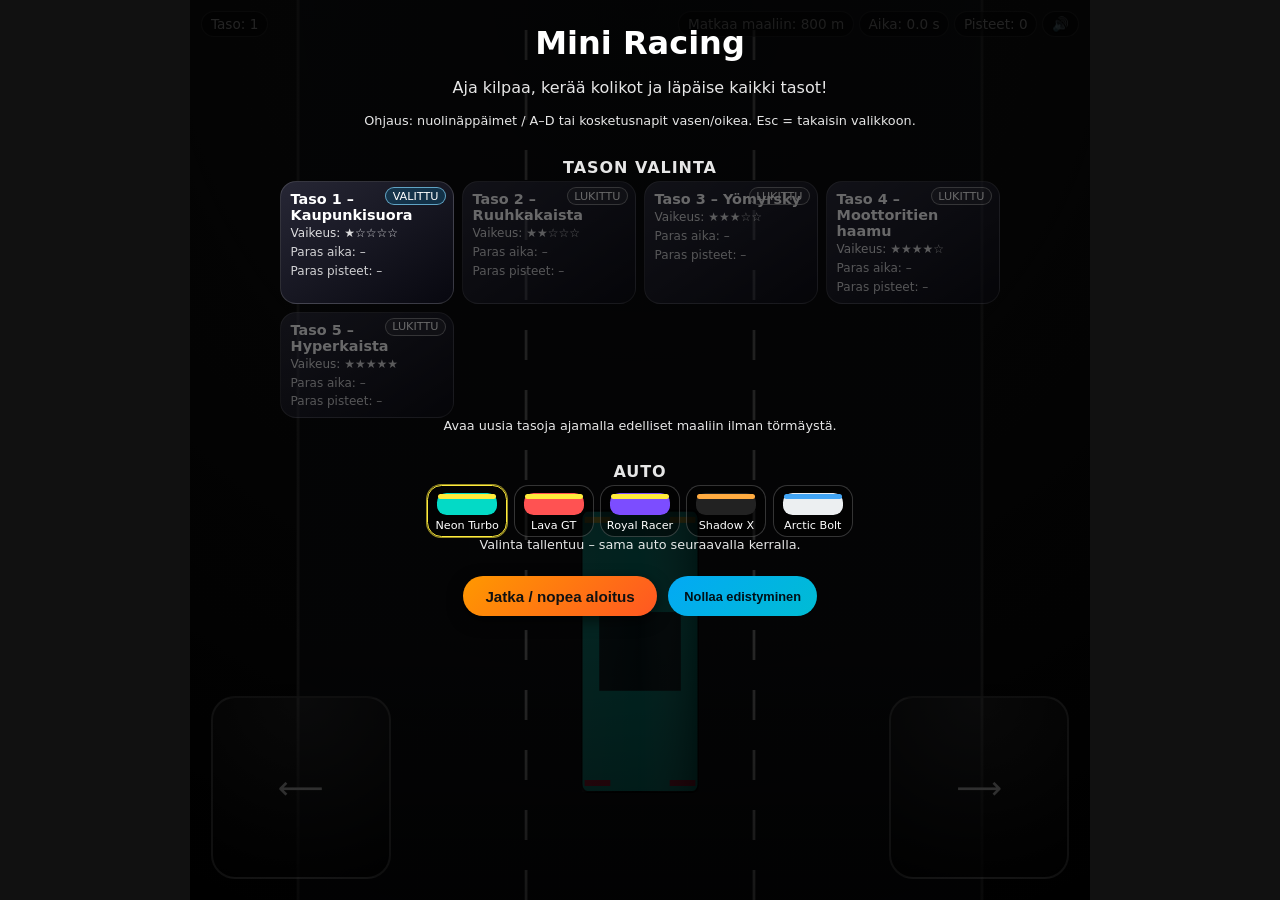
==== gayming.html @ 53f6578e "Create gayming.html" ====
<!DOCTYPE html>
<html lang="fi">
<head>
  <meta charset="UTF-8" />
  <title>Mini Racing – GitHub Pages</title>
  <meta name="viewport" content="width=device-width, initial-scale=1, maximum-scale=1, user-scalable=no" />
  <style>
    * {
      box-sizing: border-box;
      margin: 0;
      padding: 0;
      -webkit-tap-highlight-color: transparent;
    }

    html, body {
      width: 100%;
      height: 100%;
      overflow: hidden;
      background: #111;
      font-family: system-ui, -apple-system, BlinkMacSystemFont, "Segoe UI", sans-serif;
      color: #fff;
    }

    #game-container {
      position: relative;
      width: 100%;
      height: 100%;
      touch-action: none;
      background: radial-gradient(circle at top, #333 0, #111 60%, #000 100%);
    }

    canvas {
      display: block;
      width: 100%;
      height: 100%;
    }

    /* Overlayt (valikot, taso läpäisty jne.) */
    .overlay {
      position: absolute;
      inset: 0;
      display: flex;
      flex-direction: column;
      align-items: center;
      justify-content: flex-start;
      gap: 0.75rem;
      padding: 1.5rem 1.2rem 1.2rem;
      background: radial-gradient(circle at top, rgba(0,0,0,0.9), rgba(0,0,0,0.8));
      text-align: center;
      z-index: 10;
      overflow-y: auto;
    }

    .overlay.hidden {
      display: none;
    }

    .overlay h1 {
      font-size: 2rem;
      margin-bottom: 0.25rem;
    }

    .overlay p {
      margin-bottom: 0.25rem;
      opacity: 0.9;
    }

    .btn {
      display: inline-block;
      border-radius: 999px;
      padding: 0.7rem 1.4rem;
      border: none;
      margin: 0.2rem;
      font-size: 0.95rem;
      font-weight: 600;
      background: linear-gradient(135deg, #ff9800, #ff5722);
      color: #111;
      cursor: pointer;
      box-shadow: 0 0.3rem 0.9rem rgba(0, 0, 0, 0.6);
      white-space: nowrap;
    }

    .btn.secondary {
      background: linear-gradient(135deg, #03a9f4, #00bcd4);
      color: #011017;
    }

    .btn.small {
      padding: 0.45rem 1rem;
      font-size: 0.8rem;
      box-shadow: none;
    }

    .btn:active {
      transform: translateY(1px) scale(0.98);
    }

    .section-title {
      font-size: 1rem;
      font-weight: 700;
      margin-top: 0.5rem;
      margin-bottom: 0.25rem;
      text-transform: uppercase;
      letter-spacing: 0.06em;
      opacity: 0.9;
    }

    .hint {
      font-size: 0.8rem;
      opacity: 0.7;
    }

    /* Level-valikko */
    .level-select {
      width: 100%;
      max-width: 720px;
      margin-top: 0.4rem;
    }

    .level-list {
      display: grid;
      grid-template-columns: repeat(auto-fit, minmax(140px, 1fr));
      gap: 0.5rem;
      width: 100%;
    }

    .level-card {
      background: linear-gradient(145deg, rgba(40,40,55,0.96), rgba(8,8,16,0.96));
      border-radius: 1rem;
      padding: 0.55rem 0.6rem;
      border: 1px solid rgba(255,255,255,0.14);
      text-align: left;
      display: flex;
      flex-direction: column;
      gap: 0.2rem;
      cursor: pointer;
      position: relative;
    }

    .level-card.locked {
      opacity: 0.4;
      cursor: default;
    }

    .level-name {
      font-size: 0.9rem;
      font-weight: 600;
    }

    .level-meta {
      font-size: 0.75rem;
      opacity: 0.85;
    }

    .level-best-time,
    .level-best-score {
      font-size: 0.75rem;
      margin-top: 0.1rem;
      opacity: 0.8;
    }

    .level-badge {
      position: absolute;
      top: 0.3rem;
      right: 0.45rem;
      font-size: 0.7rem;
      padding: 0.1rem 0.4rem;
      border-radius: 999px;
      background: rgba(76,175,80,0.2);
      border: 1px solid rgba(129,199,132,0.6);
      text-transform: uppercase;
    }

    .level-badge.locked {
      background: rgba(158,158,158,0.1);
      border-color: rgba(189,189,189,0.6);
    }

    .level-badge.current {
      background: rgba(3,169,244,0.18);
      border-color: rgba(129,212,250,0.7);
    }

    /* Car customization */
    .car-customization {
      width: 100%;
      max-width: 720px;
      margin-top: 0.3rem;
    }

    .car-skin-list {
      display: flex;
      flex-wrap: wrap;
      gap: 0.4rem;
      justify-content: center;
    }

    .car-skin {
      width: 80px;
      padding: 0.25rem;
      border-radius: 0.9rem;
      background: rgba(0,0,0,0.5);
      border: 1px solid rgba(255,255,255,0.2);
      cursor: pointer;
      display: flex;
      flex-direction: column;
      align-items: center;
      gap: 0.1rem;
      font-size: 0.7rem;
    }

    .car-skin-preview {
      width: 100%;
      height: 28px;
      border-radius: 0.7rem;
      position: relative;
      overflow: hidden;
    }

    .car-skin-preview-body {
      position: absolute;
      inset: 3px 5px;
      border-radius: 0.6rem;
    }

    .car-skin-preview-details {
      position: absolute;
      left: 6px;
      right: 6px;
      top: 4px;
      height: 5px;
      border-radius: 999px;
    }

    .car-skin.selected {
      border-color: #ffeb3b;
      box-shadow: 0 0 0 1px rgba(255,235,59,0.6);
    }

    /* Quick start/button row */
    .menu-actions {
      margin-top: 0.3rem;
      display: flex;
      flex-wrap: wrap;
      gap: 0.3rem;
      justify-content: center;
    }

    /* Mobiiliohjaimet */
    #controls {
      position: absolute;
      inset-inline: 0;
      bottom: 0;
      height: 25vh;
      display: flex;
      justify-content: space-between;
      padding: 1.3rem;
      z-index: 5;
      pointer-events: none;
    }

    .control-btn {
      pointer-events: auto;
      width: 30vw;
      max-width: 180px;
      height: 100%;
      border-radius: 1.5rem;
      border: 2px solid rgba(255, 255, 255, 0.3);
      background: radial-gradient(circle at top, rgba(255,255,255,0.16), rgba(0,0,0,0.75));
      display: flex;
      align-items: center;
      justify-content: center;
      font-size: 2rem;
      color: #fff;
      user-select: none;
    }

    .control-btn:active {
      background: radial-gradient(circle at top, rgba(255,255,255,0.25), rgba(0,0,0,0.85));
      transform: scale(0.97);
    }

    /* HUD */
    #hud {
      position: absolute;
      top: 0.7rem;
      left: 0.7rem;
      right: 0.7rem;
      display: flex;
      justify-content: space-between;
      flex-wrap: wrap;
      gap: 0.3rem;
      font-size: 0.85rem;
      text-shadow: 0 1px 2px #000;
      z-index: 4;
    }

    #hud span {
      background: rgba(0, 0, 0, 0.5);
      padding: 0.25rem 0.55rem;
      border-radius: 999px;
      border: 1px solid rgba(255,255,255,0.2);
    }

    #hud-right {
      display: flex;
      gap: 0.3rem;
      flex-wrap: wrap;
    }

    #hud-audio {
      cursor: pointer;
      user-select: none;
    }

    /* Status overlay (taso läpi / peli ohi) */
    #status-overlay h1 {
      margin-top: 1rem;
      margin-bottom: 0.4rem;
    }

    #status-overlay .btn-row {
      margin-top: 0.4rem;
      display: flex;
      flex-wrap: wrap;
      gap: 0.4rem;
      justify-content: center;
    }

    #status-extra {
      font-size: 0.8rem;
      opacity: 0.8;
      margin-top: 0.1rem;
    }

    @media (min-width: 768px) {
      .overlay {
        justify-content: flex-start;
      }
      #game-container {
        max-width: 900px;
        margin: 0 auto;
      }
    }
  </style>
</head>
<body>
  <div id="game-container">
    <canvas id="game"></canvas>

    <!-- HUD -->
    <div id="hud">
      <span id="hud-level">Taso: 1</span>
      <div id="hud-right">
        <span id="hud-distance">Matkaa maaliin: –</span>
        <span id="hud-time">Aika: 0.0 s</span>
        <span id="hud-score">Pisteet: 0</span>
        <span id="hud-audio" title="Äänet päälle/pois">🔊</span>
      </div>
    </div>

    <!-- Kosketusohjaimet -->
    <div id="controls">
      <div id="btn-left" class="control-btn">⟵</div>
      <div id="btn-right" class="control-btn">⟶</div>
    </div>

    <!-- Päävalikko / tasonvalinta -->
    <div id="menu" class="overlay">
      <h1>Mini Racing</h1>
      <p>Aja kilpaa, kerää kolikot ja läpäise kaikki tasot!</p>
      <p class="hint">Ohjaus: nuolinäppäimet / A–D tai kosketusnapit vasen/oikea. Esc = takaisin valikkoon.</p>

      <div class="level-select">
        <div class="section-title">Tason valinta</div>
        <div id="level-list" class="level-list"></div>
        <p class="hint">Avaa uusia tasoja ajamalla edelliset maaliin ilman törmäystä.</p>
      </div>

      <div class="car-customization">
        <div class="section-title">Auto</div>
        <div id="car-skin-list" class="car-skin-list"></div>
        <p class="hint">Valinta tallentuu – sama auto seuraavalla kerralla.</p>
      </div>

      <div class="menu-actions">
        <button id="btn-quick-start" class="btn">Jatka / nopea aloitus</button>
        <button id="btn-reset-progress" class="btn secondary small">Nollaa edistyminen</button>
      </div>
    </div>

    <!-- Taso läpäisty / peli ohi -->
    <div id="status-overlay" class="overlay hidden">
      <h1 id="status-title">Taso läpäisty!</h1>
      <p id="status-text"></p>
      <div id="status-extra"></div>
      <div class="btn-row">
        <button id="btn-primary" class="btn"></button>
        <button id="btn-secondary" class="btn secondary hidden"></button>
        <button id="btn-back-menu" class="btn small">Takaisin valikkoon</button>
      </div>
    </div>
  </div>

  <script>
    // === DOM-viittaukset ===
    const canvas = document.getElementById("game");
    const ctx = canvas.getContext("2d");

    const hudLevel = document.getElementById("hud-level");
    const hudDistance = document.getElementById("hud-distance");
    const hudTime = document.getElementById("hud-time");
    const hudScore = document.getElementById("hud-score");
    const hudAudio = document.getElementById("hud-audio");

    const menuOverlay = document.getElementById("menu");
    const levelListEl = document.getElementById("level-list");
    const carSkinListEl = document.getElementById("car-skin-list");
    const btnQuickStart = document.getElementById("btn-quick-start");
    const btnResetProgress = document.getElementById("btn-reset-progress");

    const statusOverlay = document.getElementById("status-overlay");
    const statusTitle = document.getElementById("status-title");
    const statusText = document.getElementById("status-text");
    const statusExtra = document.getElementById("status-extra");
    const btnPrimary = document.getElementById("btn-primary");
    const btnSecondary = document.getElementById("btn-secondary");
    const btnBackMenu = document.getElementById("btn-back-menu");

    const btnLeft = document.getElementById("btn-left");
    const btnRight = document.getElementById("btn-right");

    // === Tallennusavaimet ===
    const STORAGE_KEY_PROGRESS = "miniRacingProgress_v1";
    const STORAGE_KEY_CAR = "miniRacingCarSkin_v1";
    const STORAGE_KEY_AUDIO = "miniRacingAudio_v1";

    // === Peli-data ===
    const levels = [
      { id: 0, name: "Taso 1 – Kaupunkisuora", speed: 250, distance: 800, obstacleInterval: 950, difficulty: 1 },
      { id: 1, name: "Taso 2 – Ruuhkakaista", speed: 300, distance: 1100, obstacleInterval: 800, difficulty: 2 },
      { id: 2, name: "Taso 3 – Yömyrsky", speed: 340, distance: 1400, obstacleInterval: 680, difficulty: 3 },
      { id: 3, name: "Taso 4 – Moottoritien haamu", speed: 380, distance: 1700, obstacleInterval: 600, difficulty: 4 },
      { id: 4, name: "Taso 5 – Hyperkaista", speed: 430, distance: 2100, obstacleInterval: 520, difficulty: 5 }
    ];

    const carSkins = [
      { id: "neon",   name: "Neon Turbo",    body: "#03dac6", details: "#ffeb3b" },
      { id: "lava",   name: "Lava GT",       body: "#ff5252", details: "#ffeb3b" },
      { id: "royal",  name: "Royal Racer",   body: "#7c4dff", details: "#ffeb3b" },
      { id: "shadow", name: "Shadow X",      body: "#222222", details: "#ffab40" },
      { id: "arctic", name: "Arctic Bolt",   body: "#eceff1", details: "#42a5f5" }
    ];

    let progress = {
      highestUnlocked: 0,
      bestTimes: {},   // { levelId: seconds }
      bestScores: {}   // { levelId: score }
    };

    let currentCarSkinId = "neon";

    let gameState = "menu"; // menu, playing, levelComplete, gameOver, finished
    let currentLevelIndex = 0;

    const player = {
      x: 0,
      y: 0,
      width: 40,
      height: 70,
      speedX: 260
    };

    const road = {
      x: 0,
      width: 0
    };

    let obstacles = [];
    let obstacleTimer = 0;
    let distanceLeft = 0;
    let lastTime = 0;
    let scrollOffset = 0;
    let elapsedTime = 0;

    let coins = [];
    let coinTimer = 0;
    let score = 0;
    const COIN_VALUE = 100;

    let inputLeft = false;
    let inputRight = false;

    // === Audio ===
    let audioEnabled = true;
    let audioCtx = null;
    let masterGain = null;
    let engineGain = null;
    let sfxGain = null;
    let engineOsc = null;

    function loadAudioSetting() {
      try {
        const v = localStorage.getItem(STORAGE_KEY_AUDIO);
        if (v === "0") {
          audioEnabled = false;
        } else {
          audioEnabled = true;
        }
      } catch (e) {
        audioEnabled = true;
      }
    }

    function saveAudioSetting() {
      try {
        localStorage.setItem(STORAGE_KEY_AUDIO, audioEnabled ? "1" : "0");
      } catch (e) {}
    }

    function updateAudioHUD() {
      hudAudio.textContent = audioEnabled ? "🔊" : "🔇";
    }

    function initAudioContext() {
      if (!audioEnabled) return;
      if (audioCtx) return;
      const AudioContext = window.AudioContext || window.webkitAudioContext;
      if (!AudioContext) return;

      audioCtx = new AudioContext();
      masterGain = audioCtx.createGain();
      masterGain.gain.value = 0.7;
      masterGain.connect(audioCtx.destination);

      engineGain = audioCtx.createGain();
      engineGain.gain.value = 0.0;
      engineGain.connect(masterGain);

      sfxGain = audioCtx.createGain();
      sfxGain.gain.value = 0.8;
      sfxGain.connect(masterGain);
    }

    function startEngineSound() {
      if (!audioEnabled) return;
      initAudioContext();
      if (!audioCtx || engineOsc) return;

      engineOsc = audioCtx.createOscillator();
      engineOsc.type = "sawtooth";
      engineOsc.frequency.value = 80;
      engineOsc.connect(engineGain);

      const now = audioCtx.currentTime;
      engineGain.gain.setValueAtTime(0.0, now);
      engineGain.gain.linearRampToValueAtTime(0.25, now + 0.5);

      engineOsc.start();
    }

    function stopEngineSound() {
      if (!audioCtx || !engineOsc) return;
      const now = audioCtx.currentTime;
      engineGain.gain.cancelScheduledValues(now);
      engineGain.gain.setTargetAtTime(0.0, now, 0.1);
      engineOsc.stop(now + 0.15);
      engineOsc = null;
    }

    function updateEnginePitch(level) {
      if (!audioEnabled || !audioCtx || !engineOsc) return;
      const base = 70 + level.speed * 0.2;
      const steerBoost = (inputLeft || inputRight) ? 40 : 0;
      const freq = base + steerBoost;
      engineOsc.frequency.setTargetAtTime(freq, audioCtx.currentTime, 0.05);
    }

    function playBeep(freq, duration, volume) {
      if (!audioEnabled) return;
      initAudioContext();
      if (!audioCtx) return;

      const osc = audioCtx.createOscillator();
      const gain = audioCtx.createGain();
      osc.type = "sine";
      osc.frequency.value = freq;
      gain.gain.value = volume;

      osc.connect(gain);
      gain.connect(sfxGain || masterGain);

      const now = audioCtx.currentTime;
      osc.start(now);
      gain.gain.setValueAtTime(volume, now);
      gain.gain.exponentialRampToValueAtTime(0.001, now + duration);
      osc.stop(now + duration + 0.02);
    }

    function playCoinSound() {
      playBeep(880, 0.12, 0.5);
    }

    function playClickSound() {
      playBeep(420, 0.08, 0.3);
    }

    function playWinSound() {
      playBeep(1320, 0.2, 0.5);
      setTimeout(() => playBeep(1760, 0.25, 0.4), 80);
    }

    function playCrashSound() {
      if (!audioEnabled) return;
      initAudioContext();
      if (!audioCtx) return;
      const osc = audioCtx.createOscillator();
      const gain = audioCtx.createGain();
      osc.type = "square";
      osc.frequency.value = 80;
      gain.gain.value = 0.7;
      osc.connect(gain);
      gain.connect(sfxGain || masterGain);
      const now = audioCtx.currentTime;
      osc.start(now);
      gain.gain.setValueAtTime(0.7, now);
      gain.gain.exponentialRampToValueAtTime(0.001, now + 0.3);
      osc.frequency.exponentialRampToValueAtTime(20, now + 0.3);
      osc.stop(now + 0.35);
    }

    // === Tallennus (progress + auto) ===
    function loadProgress() {
      try {
        const raw = localStorage.getItem(STORAGE_KEY_PROGRESS);
        if (raw) {
          const parsed = JSON.parse(raw);
          if (typeof parsed.highestUnlocked === "number") {
            progress.highestUnlocked = parsed.highestUnlocked;
          }
          if (parsed.bestTimes && typeof parsed.bestTimes === "object") {
            progress.bestTimes = parsed.bestTimes;
          }
          if (parsed.bestScores && typeof parsed.bestScores === "object") {
            progress.bestScores = parsed.bestScores;
          }
        }
      } catch (e) {
        console.warn("Ei voitu lukea progressia localStoragesta", e);
      }
    }

    function saveProgress() {
      try {
        localStorage.setItem(STORAGE_KEY_PROGRESS, JSON.stringify(progress));
      } catch (e) {
        console.warn("Ei voitu tallentaa progressia", e);
      }
    }

    function loadCarSkin() {
      try {
        const id = localStorage.getItem(STORAGE_KEY_CAR);
        if (id && carSkins.some(s => s.id === id)) {
          currentCarSkinId = id;
        }
      } catch (e) {
        console.warn("Ei voitu lukea auton ulkoasua", e);
      }
    }

    function saveCarSkin() {
      try {
        localStorage.setItem(STORAGE_KEY_CAR, currentCarSkinId);
      } catch (e) {
        console.warn("Ei voitu tallentaa auton ulkoasua", e);
      }
    }

    function getCurrentCarSkin() {
      return carSkins.find(s => s.id === currentCarSkinId) || carSkins[0];
    }

    function formatTime(seconds) {
      if (!isFinite(seconds)) return "–";
      const ms = Math.round(seconds * 100); // 1/100 s
      const totalSeconds = Math.floor(ms / 100);
      const minutes = Math.floor(totalSeconds / 60);
      const secs = totalSeconds % 60;
      const hundredths = ms % 100;

      if (minutes > 0) {
        return `${minutes}:${secs.toString().padStart(2, "0")}.${hundredths.toString().padStart(2, "0")} min`;
      } else {
        return `${secs}.${hundredths.toString().padStart(2, "0")} s`;
      }
    }

    // === Layout / canvas ===
    function resizeCanvas() {
      canvas.width = window.innerWidth;
      canvas.height = window.innerHeight;

      const margin = Math.max(canvas.width * 0.12, 40);
      road.x = margin;
      road.width = canvas.width - margin * 2;

      player.width = road.width * 0.17;
      player.height = player.width * 1.7;
      player.x = road.x + road.width / 2 - player.width / 2;
      player.y = canvas.height - player.height - canvas.height * 0.12;
    }

    window.addEventListener("resize", resizeCanvas);
    resizeCanvas();

    // === Tason reset / aloitus ===
    function updateScoreHUD() {
      hudScore.textContent = `Pisteet: ${score}`;
    }

    function resetLevel(index) {
      const level = levels[index];
      currentLevelIndex = index;
      distanceLeft = level.distance;
      obstacles = [];
      obstacleTimer = 0;
      scrollOffset = 0;
      elapsedTime = 0;
      coins = [];
      coinTimer = 0;
      score = 0;

      hudLevel.textContent = `Taso: ${index + 1}`;
      hudDistance.textContent = `Matkaa maaliin: ${Math.ceil(distanceLeft)} m`;
      hudTime.textContent = `Aika: 0.0 s`;
      updateScoreHUD();

      player.x = road.x + road.width / 2 - player.width / 2;
      player.y = canvas.height - player.height - canvas.height * 0.12;

      updateLevelMenuUI();
    }

    function startLevel(index) {
      playClickSound();
      resetLevel(index);
      gameState = "playing";
      menuOverlay.classList.add("hidden");
      statusOverlay.classList.add("hidden");
      startEngineSound();
    }

    function unlockNextLevelIfNeeded(levelIndex) {
      const level = levels[levelIndex];
      const levelId = level.id.toString();

      // Päivitä paras aika
      const prevBestTime = progress.bestTimes[levelId];
      if (prevBestTime === undefined || elapsedTime < prevBestTime) {
        progress.bestTimes[levelId] = elapsedTime;
      }

      // Päivitä paras pistemäärä
      const prevBestScore = progress.bestScores[levelId];
      if (prevBestScore === undefined || score > prevBestScore) {
        progress.bestScores[levelId] = score;
      }

      // Avaa seuraava taso
      if (levelIndex < levels.length - 1) {
        if (progress.highestUnlocked < levelIndex + 1) {
          progress.highestUnlocked = levelIndex + 1;
        }
      }

      saveProgress();
    }

    // === Status overlay (taso läpäisty / peli ohi) ===
    function showStatusOverlay(type) {
      statusOverlay.classList.remove("hidden");
      btnSecondary.classList.add("hidden");
      statusExtra.textContent = "";
      stopEngineSound();

      const level = levels[currentLevelIndex];
      const levelId = level.id.toString();
      const bestTime = progress.bestTimes[levelId];
      const bestScore = progress.bestScores[levelId];
      const currentTimeFormatted = formatTime(elapsedTime);

      if (type === "levelComplete") {
        gameState = "levelComplete";
        statusTitle.textContent = "Taso läpäisty!";
        unlockNextLevelIfNeeded(currentLevelIndex);
        playWinSound();

        const newBestTime = bestTime !== undefined && elapsedTime <= bestTime;
        const newBestScore = bestScore !== undefined && score >= bestScore;

        let timeInfo;
        const updatedBestTime = progress.bestTimes[levelId];
        const updatedBestTimeFormatted = formatTime(updatedBestTime);

        if (bestTime === undefined) {
          timeInfo = `Aikasi: ${currentTimeFormatted}. Tämä on ensimmäinen aikasi tällä tasolla.`;
        } else if (elapsedTime < bestTime) {
          timeInfo = `Uusi aikaennätys: ${currentTimeFormatted} (vanha: ${formatTime(bestTime)}).`;
        } else {
          timeInfo = `Aikasi: ${currentTimeFormatted}. Paras aikasi: ${formatTime(bestTime)}.`;
        }

        let scoreInfo;
        const updatedBestScore = progress.bestScores[levelId];

        if (bestScore === undefined) {
          scoreInfo = ` Pisteet: ${score}. Tämä on ensimmäinen pistetuloksesi tällä tasolla.`;
        } else if (score > bestScore) {
          scoreInfo = ` Uusi piste-ennätys: ${score} (vanha: ${bestScore}).`;
        } else {
          scoreInfo = ` Pisteet: ${score}. Paras pistemääräsi: ${bestScore}.`;
        }

        statusText.textContent = timeInfo + scoreInfo;

        if (currentLevelIndex < levels.length - 1) {
          statusExtra.textContent = `Seuraavaksi: ${levels[currentLevelIndex + 1].name}`;
          btnPrimary.textContent = "Seuraava taso →";
          btnSecondary.textContent = "Yritä taso uudestaan";
          btnSecondary.classList.remove("hidden");

          btnPrimary.onclick = () => {
            statusOverlay.classList.add("hidden");
            startLevel(currentLevelIndex + 1);
          };
          btnSecondary.onclick = () => {
            statusOverlay.classList.add("hidden");
            startLevel(currentLevelIndex);
          };
        } else {
          gameState = "finished";
          statusExtra.textContent = "Läpäisit kaikki tasot – mestari kuski! 🚗💨";
          btnPrimary.textContent = "Pelaa alusta";
          btnPrimary.onclick = () => {
            statusOverlay.classList.add("hidden");
            startLevel(0);
          };
        }

      } else if (type === "gameOver") {
        gameState = "gameOver";
        statusTitle.textContent = "Törmäys!";
        statusText.textContent = "Auto romuna – kokeile uudestaan sama taso.";
        statusExtra.textContent = `Viimeisin aikasi ennen törmäystä: ${currentTimeFormatted}, pisteet: ${score}.`;
        playCrashSound();

        btnPrimary.textContent = "Yritä uudestaan";
        btnPrimary.onclick = () => {
          statusOverlay.classList.add("hidden");
          startLevel(currentLevelIndex);
        };
      }

      btnBackMenu.onclick = () => {
        playClickSound();
        statusOverlay.classList.add("hidden");
        gameState = "menu";
        menuOverlay.classList.remove("hidden");
        updateLevelMenuUI();
      };
    }

    function rectsOverlap(a, b) {
      return !(
        a.x + a.width < b.x ||
        a.x > b.x + b.width ||
        a.y + a.height < b.y ||
        a.y > b.y + b.height
      );
    }

    function spawnObstacle() {
      const level = levels[currentLevelIndex];
      const laneCount = 3;
      const laneWidth = road.width / laneCount;
      const lane = Math.floor(Math.random() * laneCount);

      const obsWidth = laneWidth * 0.6;
      const obsHeight = obsWidth * 1.7;
      const x = road.x + lane * laneWidth + laneWidth / 2 - obsWidth / 2;
      const y = -obsWidth - 20;

      const speedVariation = 0.85 + Math.random() * 0.3;

      obstacles.push({
        x,
        y,
        width: obsWidth,
        height: obsHeight,
        speed: level.speed * speedVariation
      });
    }

    function spawnCoin() {
      const level = levels[currentLevelIndex];
      const laneCount = 3;
      const laneWidth = road.width / laneCount;
      const lane = Math.floor(Math.random() * laneCount);

      const size = laneWidth * 0.35;
      const x = road.x + lane * laneWidth + laneWidth / 2 - size / 2;
      const y = -size - 10;

      coins.push({
        x,
        y,
        width: size,
        height: size,
        speed: level.speed * 0.9
      });
    }

    // === Peli-update ===
    function update(dt) {
      if (gameState !== "playing") return;

      const level = levels[currentLevelIndex];

      // Pelaajan liike
      if (inputLeft) {
        player.x -= player.speedX * dt;
      }
      if (inputRight) {
        player.x += player.speedX * dt;
      }

      // Rajat
      const margin = road.width * 0.02;
      if (player.x < road.x + margin) {
        player.x = road.x + margin;
      }
      if (player.x + player.width > road.x + road.width - margin) {
        player.x = road.x + road.width - margin - player.width;
      }

      // Tien rullaus & aika
      scrollOffset += level.speed * dt;
      elapsedTime += dt;
      hudTime.textContent = `Aika: ${formatTime(elapsedTime)}`;

      // Esteiden päivitys
      obstacleTimer -= dt * 1000;
      if (obstacleTimer <= 0) {
        spawnObstacle();
        obstacleTimer = level.obstacleInterval * (0.6 + Math.random() * 0.8);
      }

      for (let i = obstacles.length - 1; i >= 0; i--) {
        const o = obstacles[i];
        o.y += o.speed * dt;

        if (o.y > canvas.height + 50) {
          obstacles.splice(i, 1);
          continue;
        }

        if (rectsOverlap(player, o)) {
          showStatusOverlay("gameOver");
          return;
        }
      }

      // Kolikot
      coinTimer -= dt * 1000;
      if (coinTimer <= 0) {
        spawnCoin();
        coinTimer = 850 * (0.8 + Math.random() * 0.9);
      }

      for (let i = coins.length - 1; i >= 0; i--) {
        const c = coins[i];
        c.y += c.speed * dt;

        if (c.y > canvas.height + 40) {
          coins.splice(i, 1);
          continue;
        }

        if (rectsOverlap(player, c)) {
          score += COIN_VALUE;
          updateScoreHUD();
          playCoinSound();
          coins.splice(i, 1);
        }
      }

      // Matkan väheneminen
      const distanceStep = level.speed * dt * 0.6;
      distanceLeft -= distanceStep;
      if (distanceLeft < 0) distanceLeft = 0;
      hudDistance.textContent = `Matkaa maaliin: ${Math.ceil(distanceLeft)} m`;

      if (distanceLeft <= 0) {
        showStatusOverlay("levelComplete");
      }

      updateEnginePitch(level);
    }

    // === Piirto ===
    function drawRoad() {
      const h = canvas.height;

      // Tausta
      const roadGradient = ctx.createLinearGradient(0, 0, 0, h);
      roadGradient.addColorStop(0, "#20232a");
      roadGradient.addColorStop(1, "#13151a");

      ctx.fillStyle = roadGradient;
      ctx.fillRect(road.x, 0, road.width, h);

      // Reunat
      ctx.strokeStyle = "#555";
      ctx.lineWidth = 4;
      ctx.beginPath();
      ctx.moveTo(road.x, 0);
      ctx.lineTo(road.x, h);
      ctx.moveTo(road.x + road.width, 0);
      ctx.lineTo(road.x + road.width, h);
      ctx.stroke();

      // Keskiviivat
      const dashHeight = 30;
      const gap = 30;
      const laneWidth = road.width / 3;
      ctx.strokeStyle = "#eee";
      ctx.lineWidth = 4;
      ctx.setLineDash([dashHeight, gap]);

      for (let lane = 1; lane < 3; lane++) {
        const x = road.x + laneWidth * lane;
        ctx.beginPath();
        const offset = scrollOffset % (dashHeight + gap);
        ctx.moveTo(x, -dashHeight + offset);
        ctx.lineTo(x, h + dashHeight + offset);
        ctx.stroke();
      }

      ctx.setLineDash([]);
    }

    function drawCar(car, colorBody, colorDetails) {
      ctx.save();
      ctx.translate(car.x + car.width / 2, car.y + car.height / 2);

      const bw = car.width;
      const bh = car.height;

      // Auto
      ctx.fillStyle = colorBody;
      ctx.strokeStyle = "#000";
      ctx.lineWidth = 2;

      if (ctx.roundRect) {
        ctx.beginPath();
        ctx.roundRect(-bw / 2, -bh / 2, bw, bh, 8);
        ctx.fill();
        ctx.stroke();
      } else {
        ctx.fillRect(-bw / 2, -bh / 2, bw, bh);
        ctx.strokeRect(-bw / 2, -bh / 2, bw, bh);
      }

      // Ikkunat
      ctx.fillStyle = "rgba(10, 20, 30, 0.9)";
      const winH = bh * 0.28;
      ctx.fillRect(-bw * 0.35, -winH / 2, bw * 0.7, winH);

      // Etuvalot
      ctx.fillStyle = colorDetails;
      const lightW = bw * 0.22;
      const lightH = 6;
      ctx.fillRect(-bw / 2 + 4, -bh / 2 + 6, lightW, lightH);
      ctx.fillRect(bw / 2 - lightW - 4, -bh / 2 + 6, lightW, lightH);

      // Takavalot
      ctx.fillStyle = "#ff1744";
      ctx.fillRect(-bw / 2 + 4, bh / 2 - lightH - 6, lightW, lightH);
      ctx.fillRect(bw / 2 - lightW - 4, bh / 2 - lightH - 6, lightW, lightH);

      // Varjostus
      const grad = ctx.createLinearGradient(-bw / 2, 0, bw / 2, 0);
      grad.addColorStop(0, "rgba(255,255,255,0.1)");
      grad.addColorStop(0.5, "rgba(255,255,255,0)");
      grad.addColorStop(1, "rgba(0,0,0,0.35)");
      ctx.fillStyle = grad;
      ctx.fillRect(-bw / 2, -bh / 2, bw, bh);

      ctx.restore();
    }

    function drawCoin(c) {
      const cx = c.x + c.width / 2;
      const cy = c.y + c.height / 2;
      const r = c.width / 2;

      const grad = ctx.createRadialGradient(cx - r * 0.3, cy - r * 0.3, r * 0.1, cx, cy, r);
      grad.addColorStop(0, "#fff9c4");
      grad.addColorStop(0.4, "#ffeb3b");
      grad.addColorStop(1, "#f9a825");

      ctx.fillStyle = grad;
      ctx.beginPath();
      ctx.arc(cx, cy, r, 0, Math.PI * 2);
      ctx.fill();

      ctx.strokeStyle = "rgba(255,255,255,0.7)";
      ctx.lineWidth = 2;
      ctx.beginPath();
      ctx.arc(cx, cy, r * 0.65, 0, Math.PI * 2);
      ctx.stroke();
    }

    function draw() {
      ctx.clearRect(0, 0, canvas.width, canvas.height);

      drawRoad();

      // Kolikot
      for (const c of coins) {
        drawCoin(c);
      }

      // Esteet
      for (const o of obstacles) {
        drawCar(o, "#f44336", "#ffc107");
      }

      // Pelaaja
      const skin = getCurrentCarSkin();
      drawCar(player, skin.body, skin.details);

      // Tummennus alareunaan
      const grad = ctx.createLinearGradient(0, canvas.height * 0.7, 0, canvas.height);
      grad.addColorStop(0, "rgba(0,0,0,0)");
      grad.addColorStop(1, "rgba(0,0,0,0.5)");
      ctx.fillStyle = grad;
      ctx.fillRect(0, canvas.height * 0.7, canvas.width, canvas.height * 0.3);
    }

    // === Pelisilmukka ===
    function loop(timestamp) {
      if (!lastTime) lastTime = timestamp;
      const dt = Math.min((timestamp - lastTime) / 1000, 0.035);
      lastTime = timestamp;

      update(dt);
      draw();

      requestAnimationFrame(loop);
    }

    // === Ohjaimet ===
    window.addEventListener("keydown", (e) => {
      if (e.key === "ArrowLeft" || e.key === "a" || e.key === "A") {
        inputLeft = true;
      }
      if (e.key === "ArrowRight" || e.key === "d" || e.key === "D") {
        inputRight = true;
      }
      if (e.key === "Escape") {
        if (gameState === "playing") {
          gameState = "menu";
          menuOverlay.classList.remove("hidden");
          stopEngineSound();
          updateLevelMenuUI();
        }
      }
    });

    window.addEventListener("keyup", (e) => {
      if (e.key === "ArrowLeft" || e.key === "a" || e.key === "A") {
        inputLeft = false;
      }
      if (e.key === "ArrowRight" || e.key === "d" || e.key === "D") {
        inputRight = false;
      }
    });

    function attachTouch(btn, setLeft, setRight) {
      const start = (e) => {
        e.preventDefault();
        if (setLeft !== undefined) inputLeft = setLeft;
        if (setRight !== undefined) inputRight = setRight;
      };
      const end = (e) => {
        e.preventDefault();
        if (setLeft) inputLeft = false;
        if (setRight) inputRight = false;
      };

      btn.addEventListener("touchstart", start);
      btn.addEventListener("touchend", end);
      btn.addEventListener("touchcancel", end);
      btn.addEventListener("mousedown", start);
      btn.addEventListener("mouseup", end);
      btn.addEventListener("mouseleave", end);
    }

    attachTouch(btnLeft, true, undefined);
    attachTouch(btnRight, undefined, true);

    // Äänen on/off HUDista
    hudAudio.addEventListener("click", () => {
      audioEnabled = !audioEnabled;
      saveAudioSetting();
      updateAudioHUD();
      playClickSound();
      if (!audioEnabled) {
        stopEngineSound();
      } else if (gameState === "playing") {
        startEngineSound();
      }
    });

    // === UI – tasonvalinta & auton valinta ===
    function updateLevelMenuUI() {
      levelListEl.innerHTML = "";
      const highest = progress.highestUnlocked;

      levels.forEach((level, index) => {
        const card = document.createElement("div");
        const locked = index > highest;

        card.className = "level-card" + (locked ? " locked" : "");

        const nameEl = document.createElement("div");
        nameEl.className = "level-name";
        nameEl.textContent = level.name;
        card.appendChild(nameEl);

        const metaEl = document.createElement("div");
        metaEl.className = "level-meta";
        const stars = "★".repeat(level.difficulty) + "☆".repeat(5 - level.difficulty);
        metaEl.textContent = `Vaikeus: ${stars}`;
        card.appendChild(metaEl);

        const bestTimeVal = progress.bestTimes[level.id.toString()];
        const bestTimeEl = document.createElement("div");
        bestTimeEl.className = "level-best-time";
        bestTimeEl.textContent = bestTimeVal !== undefined
          ? `Paras aika: ${formatTime(bestTimeVal)}`
          : "Paras aika: –";
        card.appendChild(bestTimeEl);

        const bestScoreVal = progress.bestScores[level.id.toString()];
        const bestScoreEl = document.createElement("div");
        bestScoreEl.className = "level-best-score";
        bestScoreEl.textContent = bestScoreVal !== undefined
          ? `Paras pisteet: ${bestScoreVal}`
          : "Paras pisteet: –";
        card.appendChild(bestScoreEl);

        const badge = document.createElement("div");
        badge.className = "level-badge";
        if (locked) {
          badge.classList.add("locked");
          badge.textContent = "Lukittu";
        } else if (index === currentLevelIndex) {
          badge.classList.add("current");
          badge.textContent = "Valittu";
        } else {
          badge.textContent = "Avoin";
        }
        card.appendChild(badge);

        if (!locked) {
          card.addEventListener("click", () => {
            currentLevelIndex = index;
            playClickSound();
            updateLevelMenuUI();
          });
        }

        levelListEl.appendChild(card);
      });
    }

    function buildCarSkinUI() {
      carSkinListEl.innerHTML = "";

      carSkins.forEach((skin) => {
        const wrapper = document.createElement("div");
        wrapper.className = "car-skin";
        if (skin.id === currentCarSkinId) {
          wrapper.classList.add("selected");
        }

        const preview = document.createElement("div");
        preview.className = "car-skin-preview";

        const body = document.createElement("div");
        body.className = "car-skin-preview-body";
        body.style.background = skin.body;

        const details = document.createElement("div");
        details.className = "car-skin-preview-details";
        details.style.background = skin.details;

        preview.appendChild(body);
        preview.appendChild(details);

        const label = document.createElement("div");
        label.textContent = skin.name;

        wrapper.appendChild(preview);
        wrapper.appendChild(label);

        wrapper.addEventListener("click", () => {
          currentCarSkinId = skin.id;
          saveCarSkin();
          playClickSound();
          buildCarSkinUI();
        });

        carSkinListEl.appendChild(wrapper);
      });
    }

    // === Valikon napit ===
    btnQuickStart.addEventListener("click", () => {
      const highest = progress.highestUnlocked;
      let indexToStart = currentLevelIndex;
      if (indexToStart > highest) {
        indexToStart = highest;
      }
      startLevel(indexToStart);
    });

    btnResetProgress.addEventListener("click", () => {
      if (confirm("Haluatko varmasti nollata edistymisen ja ajat?")) {
        progress = { highestUnlocked: 0, bestTimes: {}, bestScores: {} };
        saveProgress();
        playClickSound();
        updateLevelMenuUI();
      }
    });

    menuOverlay.addEventListener("click", (e) => {
      // Estetään vahingossa klikkaus taustasta
      e.stopPropagation();
    });

    // === Init ===
    function init() {
      loadAudioSetting();
      updateAudioHUD();
      loadProgress();
      loadCarSkin();
      buildCarSkinUI();
      updateLevelMenuUI();

      if (currentLevelIndex > progress.highestUnlocked) {
        currentLevelIndex = progress.highestUnlocked;
      }

      resetLevel(currentLevelIndex);
      requestAnimationFrame(loop);
    }

    init();
  </script>
</body>
</html>
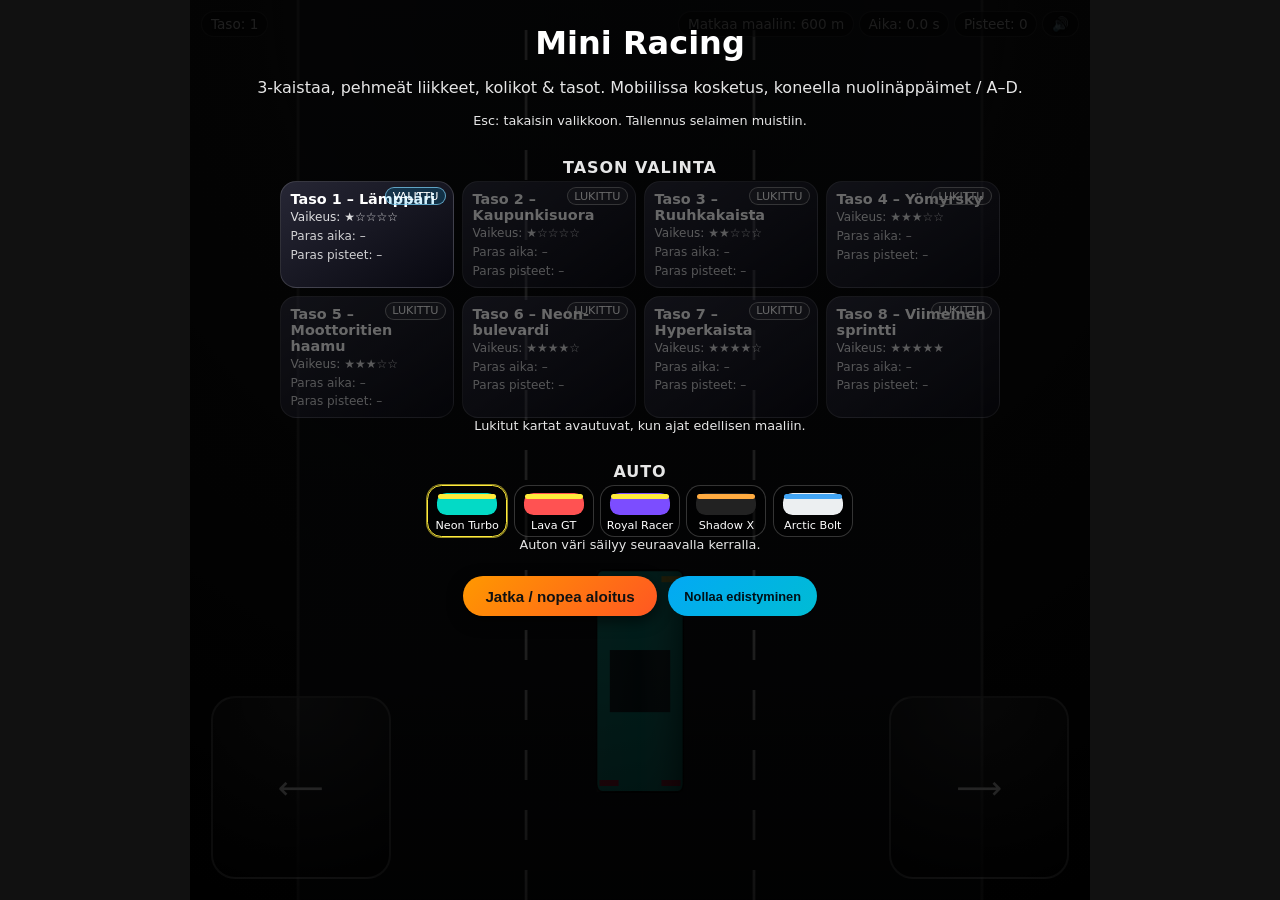
==== commit 1843a8ce: "Update game title and improve gameplay elements Updated the title and various text elements to refle" ====
--- a/gayming.html
+++ b/gayming.html
@@ -2,7 +2,7 @@
 <html lang="fi">
 <head>
   <meta charset="UTF-8" />
-  <title>Mini Racing – GitHub Pages</title>
+  <title>Mini Racing – Gayming Edition</title>
   <meta name="viewport" content="width=device-width, initial-scale=1, maximum-scale=1, user-scalable=no" />
   <style>
     * {
@@ -35,7 +35,6 @@
       height: 100%;
     }
 
-    /* Overlayt (valikot, taso läpäisty jne.) */
     .overlay {
       position: absolute;
       inset: 0;
@@ -45,7 +44,7 @@
       justify-content: flex-start;
       gap: 0.75rem;
       padding: 1.5rem 1.2rem 1.2rem;
-      background: radial-gradient(circle at top, rgba(0,0,0,0.9), rgba(0,0,0,0.8));
+      background: radial-gradient(circle at top, rgba(0,0,0,0.9), rgba(0,0,0,0.85));
       text-align: center;
       z-index: 10;
       overflow-y: auto;
@@ -110,7 +109,6 @@
       opacity: 0.7;
     }
 
-    /* Level-valikko */
     .level-select {
       width: 100%;
       max-width: 720px;
@@ -181,7 +179,6 @@
       border-color: rgba(129,212,250,0.7);
     }
 
-    /* Car customization */
     .car-customization {
       width: 100%;
       max-width: 720px;
@@ -237,7 +234,6 @@
       box-shadow: 0 0 0 1px rgba(255,235,59,0.6);
     }
 
-    /* Quick start/button row */
     .menu-actions {
       margin-top: 0.3rem;
       display: flex;
@@ -246,7 +242,6 @@
       justify-content: center;
     }
 
-    /* Mobiiliohjaimet */
     #controls {
       position: absolute;
       inset-inline: 0;
@@ -280,7 +275,6 @@
       transform: scale(0.97);
     }
 
-    /* HUD */
     #hud {
       position: absolute;
       top: 0.7rem;
@@ -313,7 +307,6 @@
       user-select: none;
     }
 
-    /* Status overlay (taso läpi / peli ohi) */
     #status-overlay h1 {
       margin-top: 1rem;
       margin-bottom: 0.4rem;
@@ -334,9 +327,7 @@
     }
 
     @media (min-width: 768px) {
-      .overlay {
-        justify-content: flex-start;
-      }
+      .overlay { justify-content: flex-start; }
       #game-container {
         max-width: 900px;
         margin: 0 auto;
@@ -348,7 +339,6 @@
   <div id="game-container">
     <canvas id="game"></canvas>
 
-    <!-- HUD -->
     <div id="hud">
       <span id="hud-level">Taso: 1</span>
       <div id="hud-right">
@@ -359,28 +349,26 @@
       </div>
     </div>
 
-    <!-- Kosketusohjaimet -->
     <div id="controls">
       <div id="btn-left" class="control-btn">⟵</div>
       <div id="btn-right" class="control-btn">⟶</div>
     </div>
 
-    <!-- Päävalikko / tasonvalinta -->
     <div id="menu" class="overlay">
       <h1>Mini Racing</h1>
-      <p>Aja kilpaa, kerää kolikot ja läpäise kaikki tasot!</p>
-      <p class="hint">Ohjaus: nuolinäppäimet / A–D tai kosketusnapit vasen/oikea. Esc = takaisin valikkoon.</p>
+      <p>3-kaistaa, pehmeät liikkeet, kolikot & tasot. Mobiilissa kosketus, koneella nuolinäppäimet / A–D.</p>
+      <p class="hint">Esc: takaisin valikkoon. Tallennus selaimen muistiin.</p>
 
       <div class="level-select">
         <div class="section-title">Tason valinta</div>
         <div id="level-list" class="level-list"></div>
-        <p class="hint">Avaa uusia tasoja ajamalla edelliset maaliin ilman törmäystä.</p>
+        <p class="hint">Lukitut kartat avautuvat, kun ajat edellisen maaliin.</p>
       </div>
 
       <div class="car-customization">
         <div class="section-title">Auto</div>
         <div id="car-skin-list" class="car-skin-list"></div>
-        <p class="hint">Valinta tallentuu – sama auto seuraavalla kerralla.</p>
+        <p class="hint">Auton väri säilyy seuraavalla kerralla.</p>
       </div>
 
       <div class="menu-actions">
@@ -389,7 +377,6 @@
       </div>
     </div>
 
-    <!-- Taso läpäisty / peli ohi -->
     <div id="status-overlay" class="overlay hidden">
       <h1 id="status-title">Taso läpäisty!</h1>
       <p id="status-text"></p>
@@ -403,7 +390,7 @@
   </div>
 
   <script>
-    // === DOM-viittaukset ===
+    // DOM
     const canvas = document.getElementById("game");
     const ctx = canvas.getContext("2d");
 
@@ -430,18 +417,21 @@
     const btnLeft = document.getElementById("btn-left");
     const btnRight = document.getElementById("btn-right");
 
-    // === Tallennusavaimet ===
-    const STORAGE_KEY_PROGRESS = "miniRacingProgress_v1";
-    const STORAGE_KEY_CAR = "miniRacingCarSkin_v1";
+    // Storage keys (v3 = uusi, helpompi peli)
+    const STORAGE_KEY_PROGRESS = "miniRacingProgress_v3";
+    const STORAGE_KEY_CAR = "miniRacingCarSkin_v3";
     const STORAGE_KEY_AUDIO = "miniRacingAudio_v1";
 
-    // === Peli-data ===
+    // Tasot (8 karttaa)
     const levels = [
-      { id: 0, name: "Taso 1 – Kaupunkisuora", speed: 250, distance: 800, obstacleInterval: 950, difficulty: 1 },
-      { id: 1, name: "Taso 2 – Ruuhkakaista", speed: 300, distance: 1100, obstacleInterval: 800, difficulty: 2 },
-      { id: 2, name: "Taso 3 – Yömyrsky", speed: 340, distance: 1400, obstacleInterval: 680, difficulty: 3 },
-      { id: 3, name: "Taso 4 – Moottoritien haamu", speed: 380, distance: 1700, obstacleInterval: 600, difficulty: 4 },
-      { id: 4, name: "Taso 5 – Hyperkaista", speed: 430, distance: 2100, obstacleInterval: 520, difficulty: 5 }
+      { id: 0, name: "Taso 1 – Lämppäri",            speed: 170, distance: 600,  obstacleInterval: 1300, coinInterval: 1100, difficulty: 1 },
+      { id: 1, name: "Taso 2 – Kaupunkisuora",       speed: 190, distance: 900,  obstacleInterval: 1200, coinInterval: 1000, difficulty: 2 },
+      { id: 2, name: "Taso 3 – Ruuhkakaista",        speed: 215, distance: 1100, obstacleInterval: 1100, coinInterval: 950,  difficulty: 3 },
+      { id: 3, name: "Taso 4 – Yömyrsky",            speed: 240, distance: 1300, obstacleInterval: 1000, coinInterval: 900,  difficulty: 4 },
+      { id: 4, name: "Taso 5 – Moottoritien haamu",  speed: 265, distance: 1500, obstacleInterval: 930,  coinInterval: 850,  difficulty: 5 },
+      { id: 5, name: "Taso 6 – Neon-bulevardi",      speed: 290, distance: 1800, obstacleInterval: 880,  coinInterval: 800,  difficulty: 6 },
+      { id: 6, name: "Taso 7 – Hyperkaista",         speed: 320, distance: 2100, obstacleInterval: 830,  coinInterval: 750,  difficulty: 7 },
+      { id: 7, name: "Taso 8 – Viimeinen sprintti",  speed: 350, distance: 2400, obstacleInterval: 780,  coinInterval: 720,  difficulty: 8 }
     ];
 
     const carSkins = [
@@ -454,26 +444,30 @@
 
     let progress = {
       highestUnlocked: 0,
-      bestTimes: {},   // { levelId: seconds }
-      bestScores: {}   // { levelId: score }
+      bestTimes: {},
+      bestScores: {}
     };
 
     let currentCarSkinId = "neon";
 
     let gameState = "menu"; // menu, playing, levelComplete, gameOver, finished
     let currentLevelIndex = 0;
+
+    const road = {
+      x: 0,
+      width: 0,
+      lanes: 3,
+      laneWidth: 0
+    };
 
     const player = {
       x: 0,
       y: 0,
       width: 40,
       height: 70,
-      speedX: 260
-    };
-
-    const road = {
-      x: 0,
-      width: 0
+      lane: 1,
+      targetLane: 1,
+      moveSpeed: 900 // px/s sivuttaisliikkeen maksimi
     };
 
     let obstacles = [];
@@ -488,10 +482,10 @@
     let score = 0;
     const COIN_VALUE = 100;
 
-    let inputLeft = false;
-    let inputRight = false;
-
-    // === Audio ===
+    let inputLeftActive = false;
+    let inputRightActive = false;
+
+    // Audio
     let audioEnabled = true;
     let audioCtx = null;
     let masterGain = null;
@@ -502,12 +496,8 @@
     function loadAudioSetting() {
       try {
         const v = localStorage.getItem(STORAGE_KEY_AUDIO);
-        if (v === "0") {
-          audioEnabled = false;
-        } else {
-          audioEnabled = true;
-        }
-      } catch (e) {
+        audioEnabled = v === "0" ? false : true;
+      } catch {
         audioEnabled = true;
       }
     }
@@ -515,7 +505,7 @@
     function saveAudioSetting() {
       try {
         localStorage.setItem(STORAGE_KEY_AUDIO, audioEnabled ? "1" : "0");
-      } catch (e) {}
+      } catch {}
     }
 
     function updateAudioHUD() {
@@ -525,10 +515,10 @@
     function initAudioContext() {
       if (!audioEnabled) return;
       if (audioCtx) return;
-      const AudioContext = window.AudioContext || window.webkitAudioContext;
-      if (!AudioContext) return;
-
-      audioCtx = new AudioContext();
+      const AC = window.AudioContext || window.webkitAudioContext;
+      if (!AC) return;
+
+      audioCtx = new AC();
       masterGain = audioCtx.createGain();
       masterGain.gain.value = 0.7;
       masterGain.connect(audioCtx.destination);
@@ -554,7 +544,7 @@
 
       const now = audioCtx.currentTime;
       engineGain.gain.setValueAtTime(0.0, now);
-      engineGain.gain.linearRampToValueAtTime(0.25, now + 0.5);
+      engineGain.gain.linearRampToValueAtTime(0.22, now + 0.4);
 
       engineOsc.start();
     }
@@ -563,15 +553,15 @@
       if (!audioCtx || !engineOsc) return;
       const now = audioCtx.currentTime;
       engineGain.gain.cancelScheduledValues(now);
-      engineGain.gain.setTargetAtTime(0.0, now, 0.1);
+      engineGain.gain.setTargetAtTime(0.0, now, 0.08);
       engineOsc.stop(now + 0.15);
       engineOsc = null;
     }
 
     function updateEnginePitch(level) {
       if (!audioEnabled || !audioCtx || !engineOsc) return;
-      const base = 70 + level.speed * 0.2;
-      const steerBoost = (inputLeft || inputRight) ? 40 : 0;
+      const base = 60 + level.speed * 0.15;
+      const steerBoost = (inputLeftActive || inputRightActive) ? 30 : 0;
       const freq = base + steerBoost;
       engineOsc.frequency.setTargetAtTime(freq, audioCtx.currentTime, 0.05);
     }
@@ -580,16 +570,13 @@
       if (!audioEnabled) return;
       initAudioContext();
       if (!audioCtx) return;
-
       const osc = audioCtx.createOscillator();
       const gain = audioCtx.createGain();
       osc.type = "sine";
       osc.frequency.value = freq;
       gain.gain.value = volume;
-
       osc.connect(gain);
       gain.connect(sfxGain || masterGain);
-
       const now = audioCtx.currentTime;
       osc.start(now);
       gain.gain.setValueAtTime(volume, now);
@@ -597,17 +584,12 @@
       osc.stop(now + duration + 0.02);
     }
 
-    function playCoinSound() {
-      playBeep(880, 0.12, 0.5);
-    }
-
-    function playClickSound() {
-      playBeep(420, 0.08, 0.3);
-    }
+    function playCoinSound() { playBeep(880, 0.12, 0.5); }
+    function playClickSound() { playBeep(420, 0.08, 0.3); }
 
     function playWinSound() {
-      playBeep(1320, 0.2, 0.5);
-      setTimeout(() => playBeep(1760, 0.25, 0.4), 80);
+      playBeep(1320, 0.18, 0.5);
+      setTimeout(() => playBeep(1760, 0.22, 0.4), 80);
     }
 
     function playCrashSound() {
@@ -624,29 +606,28 @@
       const now = audioCtx.currentTime;
       osc.start(now);
       gain.gain.setValueAtTime(0.7, now);
-      gain.gain.exponentialRampToValueAtTime(0.001, now + 0.3);
-      osc.frequency.exponentialRampToValueAtTime(20, now + 0.3);
-      osc.stop(now + 0.35);
-    }
-
-    // === Tallennus (progress + auto) ===
+      gain.gain.exponentialRampToValueAtTime(0.001, now + 0.25);
+      osc.frequency.exponentialRampToValueAtTime(20, now + 0.25);
+      osc.stop(now + 0.3);
+    }
+
+    // Storage
     function loadProgress() {
       try {
         const raw = localStorage.getItem(STORAGE_KEY_PROGRESS);
-        if (raw) {
-          const parsed = JSON.parse(raw);
-          if (typeof parsed.highestUnlocked === "number") {
-            progress.highestUnlocked = parsed.highestUnlocked;
-          }
-          if (parsed.bestTimes && typeof parsed.bestTimes === "object") {
-            progress.bestTimes = parsed.bestTimes;
-          }
-          if (parsed.bestScores && typeof parsed.bestScores === "object") {
-            progress.bestScores = parsed.bestScores;
-          }
+        if (!raw) return;
+        const parsed = JSON.parse(raw);
+        if (typeof parsed.highestUnlocked === "number") {
+          progress.highestUnlocked = parsed.highestUnlocked;
+        }
+        if (parsed.bestTimes && typeof parsed.bestTimes === "object") {
+          progress.bestTimes = parsed.bestTimes;
+        }
+        if (parsed.bestScores && typeof parsed.bestScores === "object") {
+          progress.bestScores = parsed.bestScores;
         }
       } catch (e) {
-        console.warn("Ei voitu lukea progressia localStoragesta", e);
+        console.warn("Progress load fail", e);
       }
     }
 
@@ -654,27 +635,21 @@
       try {
         localStorage.setItem(STORAGE_KEY_PROGRESS, JSON.stringify(progress));
       } catch (e) {
-        console.warn("Ei voitu tallentaa progressia", e);
+        console.warn("Progress save fail", e);
       }
     }
 
     function loadCarSkin() {
       try {
         const id = localStorage.getItem(STORAGE_KEY_CAR);
-        if (id && carSkins.some(s => s.id === id)) {
-          currentCarSkinId = id;
-        }
-      } catch (e) {
-        console.warn("Ei voitu lukea auton ulkoasua", e);
-      }
+        if (id && carSkins.some(s => s.id === id)) currentCarSkinId = id;
+      } catch {}
     }
 
     function saveCarSkin() {
       try {
         localStorage.setItem(STORAGE_KEY_CAR, currentCarSkinId);
-      } catch (e) {
-        console.warn("Ei voitu tallentaa auton ulkoasua", e);
-      }
+      } catch {}
     }
 
     function getCurrentCarSkin() {
@@ -683,12 +658,11 @@
 
     function formatTime(seconds) {
       if (!isFinite(seconds)) return "–";
-      const ms = Math.round(seconds * 100); // 1/100 s
+      const ms = Math.round(seconds * 100);
       const totalSeconds = Math.floor(ms / 100);
       const minutes = Math.floor(totalSeconds / 60);
       const secs = totalSeconds % 60;
       const hundredths = ms % 100;
-
       if (minutes > 0) {
         return `${minutes}:${secs.toString().padStart(2, "0")}.${hundredths.toString().padStart(2, "0")} min`;
       } else {
@@ -696,25 +670,33 @@
       }
     }
 
-    // === Layout / canvas ===
+    // Layout
     function resizeCanvas() {
       canvas.width = window.innerWidth;
       canvas.height = window.innerHeight;
-
       const margin = Math.max(canvas.width * 0.12, 40);
       road.x = margin;
       road.width = canvas.width - margin * 2;
-
-      player.width = road.width * 0.17;
-      player.height = player.width * 1.7;
-      player.x = road.x + road.width / 2 - player.width / 2;
+      road.laneWidth = road.width / road.lanes;
+      const baseWidth = road.laneWidth * 0.38;
+      player.width = baseWidth;
+      player.height = baseWidth * 1.8;
       player.y = canvas.height - player.height - canvas.height * 0.12;
+      updatePlayerTargetX();
+      player.x = player.targetX;
+    }
+
+    function laneCenterX(laneIndex) {
+      return road.x + road.laneWidth * (laneIndex + 0.5);
+    }
+
+    function updatePlayerTargetX() {
+      player.targetX = laneCenterX(player.targetLane) - player.width / 2;
     }
 
     window.addEventListener("resize", resizeCanvas);
     resizeCanvas();
 
-    // === Tason reset / aloitus ===
     function updateScoreHUD() {
       hudScore.textContent = `Pisteet: ${score}`;
     }
@@ -730,15 +712,15 @@
       coins = [];
       coinTimer = 0;
       score = 0;
+      player.lane = 1;
+      player.targetLane = 1;
+      updatePlayerTargetX();
+      player.x = player.targetX;
 
       hudLevel.textContent = `Taso: ${index + 1}`;
       hudDistance.textContent = `Matkaa maaliin: ${Math.ceil(distanceLeft)} m`;
       hudTime.textContent = `Aika: 0.0 s`;
       updateScoreHUD();
-
-      player.x = road.x + road.width / 2 - player.width / 2;
-      player.y = canvas.height - player.height - canvas.height * 0.12;
-
       updateLevelMenuUI();
     }
 
@@ -751,33 +733,28 @@
       startEngineSound();
     }
 
-    function unlockNextLevelIfNeeded(levelIndex) {
-      const level = levels[levelIndex];
+    function unlockNextLevelAndUpdateRecords() {
+      const level = levels[currentLevelIndex];
       const levelId = level.id.toString();
-
-      // Päivitä paras aika
-      const prevBestTime = progress.bestTimes[levelId];
-      if (prevBestTime === undefined || elapsedTime < prevBestTime) {
+      const oldBestTime = progress.bestTimes[levelId];
+      const oldBestScore = progress.bestScores[levelId];
+
+      if (oldBestTime === undefined || elapsedTime < oldBestTime) {
         progress.bestTimes[levelId] = elapsedTime;
       }
-
-      // Päivitä paras pistemäärä
-      const prevBestScore = progress.bestScores[levelId];
-      if (prevBestScore === undefined || score > prevBestScore) {
+      if (oldBestScore === undefined || score > oldBestScore) {
         progress.bestScores[levelId] = score;
       }
 
-      // Avaa seuraava taso
-      if (levelIndex < levels.length - 1) {
-        if (progress.highestUnlocked < levelIndex + 1) {
-          progress.highestUnlocked = levelIndex + 1;
+      if (currentLevelIndex < levels.length - 1) {
+        if (progress.highestUnlocked < currentLevelIndex + 1) {
+          progress.highestUnlocked = currentLevelIndex + 1;
         }
       }
 
       saveProgress();
     }
 
-    // === Status overlay (taso läpäisty / peli ohi) ===
     function showStatusOverlay(type) {
       statusOverlay.classList.remove("hidden");
       btnSecondary.classList.add("hidden");
@@ -788,41 +765,39 @@
       const levelId = level.id.toString();
       const bestTime = progress.bestTimes[levelId];
       const bestScore = progress.bestScores[levelId];
-      const currentTimeFormatted = formatTime(elapsedTime);
+      const currentTimeStr = formatTime(elapsedTime);
 
       if (type === "levelComplete") {
         gameState = "levelComplete";
+        unlockNextLevelAndUpdateRecords();
+        playWinSound();
+
+        const newBestTime = bestTime === undefined || elapsedTime < bestTime;
+        const newBestScore = bestScore === undefined || score > bestScore;
+
+        const updatedBestTime = progress.bestTimes[levelId];
+        const updatedBestScore = progress.bestScores[levelId];
+
+        let s = `Maali! Aikasi: ${currentTimeStr}. `;
+        if (newBestTime && bestTime !== undefined) {
+          s += `Uusi aikaennätys (vanha ${formatTime(bestTime)}). `;
+        } else if (bestTime === undefined) {
+          s += `Ensimmäinen aika tällä tasolla. `;
+        } else {
+          s += `Paras aikasi: ${formatTime(bestTime)}. `;
+        }
+
+        s += `Pisteet: ${score}. `;
+        if (newBestScore && bestScore !== undefined) {
+          s += `Uusi piste-ennätys (vanha ${bestScore}).`;
+        } else if (bestScore === undefined) {
+          s += `Ensimmäinen pistetulos tällä tasolla.`;
+        } else {
+          s += `Paras pistemääräsi: ${bestScore}.`;
+        }
+
         statusTitle.textContent = "Taso läpäisty!";
-        unlockNextLevelIfNeeded(currentLevelIndex);
-        playWinSound();
-
-        const newBestTime = bestTime !== undefined && elapsedTime <= bestTime;
-        const newBestScore = bestScore !== undefined && score >= bestScore;
-
-        let timeInfo;
-        const updatedBestTime = progress.bestTimes[levelId];
-        const updatedBestTimeFormatted = formatTime(updatedBestTime);
-
-        if (bestTime === undefined) {
-          timeInfo = `Aikasi: ${currentTimeFormatted}. Tämä on ensimmäinen aikasi tällä tasolla.`;
-        } else if (elapsedTime < bestTime) {
-          timeInfo = `Uusi aikaennätys: ${currentTimeFormatted} (vanha: ${formatTime(bestTime)}).`;
-        } else {
-          timeInfo = `Aikasi: ${currentTimeFormatted}. Paras aikasi: ${formatTime(bestTime)}.`;
-        }
-
-        let scoreInfo;
-        const updatedBestScore = progress.bestScores[levelId];
-
-        if (bestScore === undefined) {
-          scoreInfo = ` Pisteet: ${score}. Tämä on ensimmäinen pistetuloksesi tällä tasolla.`;
-        } else if (score > bestScore) {
-          scoreInfo = ` Uusi piste-ennätys: ${score} (vanha: ${bestScore}).`;
-        } else {
-          scoreInfo = ` Pisteet: ${score}. Paras pistemääräsi: ${bestScore}.`;
-        }
-
-        statusText.textContent = timeInfo + scoreInfo;
+        statusText.textContent = s;
 
         if (currentLevelIndex < levels.length - 1) {
           statusExtra.textContent = `Seuraavaksi: ${levels[currentLevelIndex + 1].name}`;
@@ -840,21 +815,18 @@
           };
         } else {
           gameState = "finished";
-          statusExtra.textContent = "Läpäisit kaikki tasot – mestari kuski! 🚗💨";
+          statusExtra.textContent = "Läpäisit kaikki kartat – mestari kuski!";
           btnPrimary.textContent = "Pelaa alusta";
           btnPrimary.onclick = () => {
             statusOverlay.classList.add("hidden");
             startLevel(0);
           };
         }
-
       } else if (type === "gameOver") {
         gameState = "gameOver";
+        playCrashSound();
         statusTitle.textContent = "Törmäys!";
-        statusText.textContent = "Auto romuna – kokeile uudestaan sama taso.";
-        statusExtra.textContent = `Viimeisin aikasi ennen törmäystä: ${currentTimeFormatted}, pisteet: ${score}.`;
-        playCrashSound();
-
+        statusText.textContent = `Auto romuna. Aikasi ennen törmäystä: ${currentTimeStr}, pisteet: ${score}.`;
         btnPrimary.textContent = "Yritä uudestaan";
         btnPrimary.onclick = () => {
           statusOverlay.classList.add("hidden");
@@ -882,112 +854,106 @@
 
     function spawnObstacle() {
       const level = levels[currentLevelIndex];
-      const laneCount = 3;
-      const laneWidth = road.width / laneCount;
-      const lane = Math.floor(Math.random() * laneCount);
-
-      const obsWidth = laneWidth * 0.6;
-      const obsHeight = obsWidth * 1.7;
-      const x = road.x + lane * laneWidth + laneWidth / 2 - obsWidth / 2;
-      const y = -obsWidth - 20;
-
-      const speedVariation = 0.85 + Math.random() * 0.3;
+      const lane = Math.floor(Math.random() * road.lanes);
+      const laneCenter = laneCenterX(lane);
+      const width = road.laneWidth * 0.34;
+      const height = width * 1.7;
 
       obstacles.push({
-        x,
-        y,
-        width: obsWidth,
-        height: obsHeight,
-        speed: level.speed * speedVariation
+        x: laneCenter - width / 2,
+        y: -height - 20,
+        width,
+        height,
+        speed: level.speed * (0.9 + Math.random() * 0.25)
       });
     }
 
     function spawnCoin() {
       const level = levels[currentLevelIndex];
-      const laneCount = 3;
-      const laneWidth = road.width / laneCount;
-      const lane = Math.floor(Math.random() * laneCount);
-
-      const size = laneWidth * 0.35;
-      const x = road.x + lane * laneWidth + laneWidth / 2 - size / 2;
-      const y = -size - 10;
+      const lane = Math.floor(Math.random() * road.lanes);
+      const laneCenter = laneCenterX(lane);
+      const size = road.laneWidth * 0.28;
 
       coins.push({
-        x,
-        y,
+        x: laneCenter - size / 2,
+        y: -size - 10,
         width: size,
         height: size,
         speed: level.speed * 0.9
       });
     }
 
-    // === Peli-update ===
     function update(dt) {
       if (gameState !== "playing") return;
-
       const level = levels[currentLevelIndex];
 
-      // Pelaajan liike
-      if (inputLeft) {
-        player.x -= player.speedX * dt;
-      }
-      if (inputRight) {
-        player.x += player.speedX * dt;
-      }
-
-      // Rajat
-      const margin = road.width * 0.02;
-      if (player.x < road.x + margin) {
-        player.x = road.x + margin;
-      }
-      if (player.x + player.width > road.x + road.width - margin) {
-        player.x = road.x + road.width - margin - player.width;
-      }
-
-      // Tien rullaus & aika
+      // Pelaajan pehmeä lane-liike
+      const dx = player.targetX - player.x;
+      const maxStep = player.moveSpeed * dt;
+      if (Math.abs(dx) <= maxStep) {
+        player.x = player.targetX;
+      } else {
+        player.x += Math.sign(dx) * maxStep;
+      }
+
       scrollOffset += level.speed * dt;
       elapsedTime += dt;
       hudTime.textContent = `Aika: ${formatTime(elapsedTime)}`;
 
-      // Esteiden päivitys
       obstacleTimer -= dt * 1000;
       if (obstacleTimer <= 0) {
         spawnObstacle();
-        obstacleTimer = level.obstacleInterval * (0.6 + Math.random() * 0.8);
-      }
+        obstacleTimer = level.obstacleInterval * (0.85 + Math.random() * 0.4);
+      }
+
+      coinTimer -= dt * 1000;
+      if (coinTimer <= 0) {
+        spawnCoin();
+        coinTimer = level.coinInterval * (0.8 + Math.random() * 0.5);
+      }
+
+      // Päivitä esteet
+      const playerHit = {
+        x: player.x + player.width * 0.15,
+        y: player.y + player.height * 0.1,
+        width: player.width * 0.7,
+        height: player.height * 0.8
+      };
 
       for (let i = obstacles.length - 1; i >= 0; i--) {
         const o = obstacles[i];
         o.y += o.speed * dt;
-
-        if (o.y > canvas.height + 50) {
+        if (o.y > canvas.height + 60) {
           obstacles.splice(i, 1);
           continue;
         }
-
-        if (rectsOverlap(player, o)) {
+        const oHit = {
+          x: o.x + o.width * 0.1,
+          y: o.y + o.height * 0.1,
+          width: o.width * 0.8,
+          height: o.height * 0.8
+        };
+        if (rectsOverlap(playerHit, oHit)) {
           showStatusOverlay("gameOver");
           return;
         }
       }
 
-      // Kolikot
-      coinTimer -= dt * 1000;
-      if (coinTimer <= 0) {
-        spawnCoin();
-        coinTimer = 850 * (0.8 + Math.random() * 0.9);
-      }
-
+      // Päivitä kolikot
       for (let i = coins.length - 1; i >= 0; i--) {
         const c = coins[i];
         c.y += c.speed * dt;
-
         if (c.y > canvas.height + 40) {
           coins.splice(i, 1);
           continue;
         }
-
-        if (rectsOverlap(player, c)) {
+        const cHit = {
+          x: c.x + c.width * 0.2,
+          y: c.y + c.height * 0.2,
+          width: c.width * 0.6,
+          height: c.height * 0.6
+        };
+        if (rectsOverlap(playerHit, cHit)) {
           score += COIN_VALUE;
           updateScoreHUD();
           playCoinSound();
@@ -995,7 +961,7 @@
         }
       }
 
-      // Matkan väheneminen
+      // Matka
       const distanceStep = level.speed * dt * 0.6;
       distanceLeft -= distanceStep;
       if (distanceLeft < 0) distanceLeft = 0;
@@ -1008,19 +974,14 @@
       updateEnginePitch(level);
     }
 
-    // === Piirto ===
     function drawRoad() {
       const h = canvas.height;
-
-      // Tausta
-      const roadGradient = ctx.createLinearGradient(0, 0, 0, h);
-      roadGradient.addColorStop(0, "#20232a");
-      roadGradient.addColorStop(1, "#13151a");
-
-      ctx.fillStyle = roadGradient;
+      const grad = ctx.createLinearGradient(0, 0, 0, h);
+      grad.addColorStop(0, "#20232a");
+      grad.addColorStop(1, "#13151a");
+      ctx.fillStyle = grad;
       ctx.fillRect(road.x, 0, road.width, h);
 
-      // Reunat
       ctx.strokeStyle = "#555";
       ctx.lineWidth = 4;
       ctx.beginPath();
@@ -1030,16 +991,14 @@
       ctx.lineTo(road.x + road.width, h);
       ctx.stroke();
 
-      // Keskiviivat
       const dashHeight = 30;
       const gap = 30;
-      const laneWidth = road.width / 3;
       ctx.strokeStyle = "#eee";
       ctx.lineWidth = 4;
       ctx.setLineDash([dashHeight, gap]);
 
-      for (let lane = 1; lane < 3; lane++) {
-        const x = road.x + laneWidth * lane;
+      for (let lane = 1; lane < road.lanes; lane++) {
+        const x = road.x + road.laneWidth * lane;
         ctx.beginPath();
         const offset = scrollOffset % (dashHeight + gap);
         ctx.moveTo(x, -dashHeight + offset);
@@ -1050,18 +1009,15 @@
       ctx.setLineDash([]);
     }
 
-    function drawCar(car, colorBody, colorDetails) {
+    function drawCar(car, bodyColor, detailColor) {
       ctx.save();
       ctx.translate(car.x + car.width / 2, car.y + car.height / 2);
-
       const bw = car.width;
       const bh = car.height;
 
-      // Auto
-      ctx.fillStyle = colorBody;
+      ctx.fillStyle = bodyColor;
       ctx.strokeStyle = "#000";
       ctx.lineWidth = 2;
-
       if (ctx.roundRect) {
         ctx.beginPath();
         ctx.roundRect(-bw / 2, -bh / 2, bw, bh, 8);
@@ -1072,24 +1028,20 @@
         ctx.strokeRect(-bw / 2, -bh / 2, bw, bh);
       }
 
-      // Ikkunat
-      ctx.fillStyle = "rgba(10, 20, 30, 0.9)";
+      ctx.fillStyle = "rgba(10,20,30,0.9)";
       const winH = bh * 0.28;
       ctx.fillRect(-bw * 0.35, -winH / 2, bw * 0.7, winH);
 
-      // Etuvalot
-      ctx.fillStyle = colorDetails;
+      ctx.fillStyle = detailColor;
       const lightW = bw * 0.22;
       const lightH = 6;
       ctx.fillRect(-bw / 2 + 4, -bh / 2 + 6, lightW, lightH);
       ctx.fillRect(bw / 2 - lightW - 4, -bh / 2 + 6, lightW, lightH);
 
-      // Takavalot
       ctx.fillStyle = "#ff1744";
       ctx.fillRect(-bw / 2 + 4, bh / 2 - lightH - 6, lightW, lightH);
       ctx.fillRect(bw / 2 - lightW - 4, bh / 2 - lightH - 6, lightW, lightH);
 
-      // Varjostus
       const grad = ctx.createLinearGradient(-bw / 2, 0, bw / 2, 0);
       grad.addColorStop(0, "rgba(255,255,255,0.1)");
       grad.addColorStop(0.5, "rgba(255,255,255,0)");
@@ -1104,17 +1056,14 @@
       const cx = c.x + c.width / 2;
       const cy = c.y + c.height / 2;
       const r = c.width / 2;
-
       const grad = ctx.createRadialGradient(cx - r * 0.3, cy - r * 0.3, r * 0.1, cx, cy, r);
       grad.addColorStop(0, "#fff9c4");
       grad.addColorStop(0.4, "#ffeb3b");
       grad.addColorStop(1, "#f9a825");
-
       ctx.fillStyle = grad;
       ctx.beginPath();
       ctx.arc(cx, cy, r, 0, Math.PI * 2);
       ctx.fill();
-
       ctx.strokeStyle = "rgba(255,255,255,0.7)";
       ctx.lineWidth = 2;
       ctx.beginPath();
@@ -1124,24 +1073,14 @@
 
     function draw() {
       ctx.clearRect(0, 0, canvas.width, canvas.height);
-
       drawRoad();
 
-      // Kolikot
-      for (const c of coins) {
-        drawCoin(c);
-      }
-
-      // Esteet
-      for (const o of obstacles) {
-        drawCar(o, "#f44336", "#ffc107");
-      }
-
-      // Pelaaja
+      for (const c of coins) drawCoin(c);
+      for (const o of obstacles) drawCar(o, "#f44336", "#ffc107");
+
       const skin = getCurrentCarSkin();
       drawCar(player, skin.body, skin.details);
 
-      // Tummennus alareunaan
       const grad = ctx.createLinearGradient(0, canvas.height * 0.7, 0, canvas.height);
       grad.addColorStop(0, "rgba(0,0,0,0)");
       grad.addColorStop(1, "rgba(0,0,0,0.5)");
@@ -1149,27 +1088,25 @@
       ctx.fillRect(0, canvas.height * 0.7, canvas.width, canvas.height * 0.3);
     }
 
-    // === Pelisilmukka ===
-    function loop(timestamp) {
-      if (!lastTime) lastTime = timestamp;
-      const dt = Math.min((timestamp - lastTime) / 1000, 0.035);
-      lastTime = timestamp;
-
+    function loop(ts) {
+      if (!lastTime) lastTime = ts;
+      const dt = Math.min((ts - lastTime) / 1000, 0.035);
+      lastTime = ts;
       update(dt);
       draw();
-
       requestAnimationFrame(loop);
     }
 
-    // === Ohjaimet ===
+    // PC-ohjaus: lane step per painallus
     window.addEventListener("keydown", (e) => {
+      if (e.repeat) return;
       if (e.key === "ArrowLeft" || e.key === "a" || e.key === "A") {
-        inputLeft = true;
-      }
-      if (e.key === "ArrowRight" || e.key === "d" || e.key === "D") {
-        inputRight = true;
-      }
-      if (e.key === "Escape") {
+        moveLane(-1);
+        inputLeftActive = true;
+      } else if (e.key === "ArrowRight" || e.key === "d" || e.key === "D") {
+        moveLane(1);
+        inputRightActive = true;
+      } else if (e.key === "Escape") {
         if (gameState === "playing") {
           gameState = "menu";
           menuOverlay.classList.remove("hidden");
@@ -1181,37 +1118,33 @@
 
     window.addEventListener("keyup", (e) => {
       if (e.key === "ArrowLeft" || e.key === "a" || e.key === "A") {
-        inputLeft = false;
-      }
-      if (e.key === "ArrowRight" || e.key === "d" || e.key === "D") {
-        inputRight = false;
+        inputLeftActive = false;
+      } else if (e.key === "ArrowRight" || e.key === "d" || e.key === "D") {
+        inputRightActive = false;
       }
     });
 
-    function attachTouch(btn, setLeft, setRight) {
-      const start = (e) => {
+    function moveLane(delta) {
+      const newLane = Math.max(0, Math.min(road.lanes - 1, player.targetLane + delta));
+      if (newLane !== player.targetLane) {
+        player.targetLane = newLane;
+        updatePlayerTargetX();
+        playClickSound();
+      }
+    }
+
+    function attachTapButton(btn, dir) {
+      const onPress = (e) => {
         e.preventDefault();
-        if (setLeft !== undefined) inputLeft = setLeft;
-        if (setRight !== undefined) inputRight = setRight;
+        moveLane(dir);
       };
-      const end = (e) => {
-        e.preventDefault();
-        if (setLeft) inputLeft = false;
-        if (setRight) inputRight = false;
-      };
-
-      btn.addEventListener("touchstart", start);
-      btn.addEventListener("touchend", end);
-      btn.addEventListener("touchcancel", end);
-      btn.addEventListener("mousedown", start);
-      btn.addEventListener("mouseup", end);
-      btn.addEventListener("mouseleave", end);
-    }
-
-    attachTouch(btnLeft, true, undefined);
-    attachTouch(btnRight, undefined, true);
-
-    // Äänen on/off HUDista
+      btn.addEventListener("touchstart", onPress);
+      btn.addEventListener("mousedown", onPress);
+    }
+
+    attachTapButton(btnLeft, -1);
+    attachTapButton(btnRight, 1);
+
     hudAudio.addEventListener("click", () => {
       audioEnabled = !audioEnabled;
       saveAudioSetting();
@@ -1224,17 +1157,13 @@
       }
     });
 
-    // === UI – tasonvalinta & auton valinta ===
     function updateLevelMenuUI() {
       levelListEl.innerHTML = "";
       const highest = progress.highestUnlocked;
-
       levels.forEach((level, index) => {
         const card = document.createElement("div");
         const locked = index > highest;
-
         card.className = "level-card" + (locked ? " locked" : "");
-
         const nameEl = document.createElement("div");
         nameEl.className = "level-name";
         nameEl.textContent = level.name;
@@ -1242,25 +1171,23 @@
 
         const metaEl = document.createElement("div");
         metaEl.className = "level-meta";
-        const stars = "★".repeat(level.difficulty) + "☆".repeat(5 - level.difficulty);
+        const maxStars = 5;
+        const normalized = Math.min(maxStars, Math.max(1, Math.round(level.difficulty * maxStars / levels.length)));
+        const stars = "★".repeat(normalized) + "☆".repeat(maxStars - normalized);
         metaEl.textContent = `Vaikeus: ${stars}`;
         card.appendChild(metaEl);
 
-        const bestTimeVal = progress.bestTimes[level.id.toString()];
-        const bestTimeEl = document.createElement("div");
-        bestTimeEl.className = "level-best-time";
-        bestTimeEl.textContent = bestTimeVal !== undefined
-          ? `Paras aika: ${formatTime(bestTimeVal)}`
-          : "Paras aika: –";
-        card.appendChild(bestTimeEl);
-
-        const bestScoreVal = progress.bestScores[level.id.toString()];
-        const bestScoreEl = document.createElement("div");
-        bestScoreEl.className = "level-best-score";
-        bestScoreEl.textContent = bestScoreVal !== undefined
-          ? `Paras pisteet: ${bestScoreVal}`
-          : "Paras pisteet: –";
-        card.appendChild(bestScoreEl);
+        const timeVal = progress.bestTimes[level.id.toString()];
+        const timeEl = document.createElement("div");
+        timeEl.className = "level-best-time";
+        timeEl.textContent = timeVal !== undefined ? `Paras aika: ${formatTime(timeVal)}` : "Paras aika: –";
+        card.appendChild(timeEl);
+
+        const scoreVal = progress.bestScores[level.id.toString()];
+        const scoreEl = document.createElement("div");
+        scoreEl.className = "level-best-score";
+        scoreEl.textContent = scoreVal !== undefined ? `Paras pisteet: ${scoreVal}` : "Paras pisteet: –";
+        card.appendChild(scoreEl);
 
         const badge = document.createElement("div");
         badge.className = "level-badge";
@@ -1289,57 +1216,48 @@
 
     function buildCarSkinUI() {
       carSkinListEl.innerHTML = "";
-
       carSkins.forEach((skin) => {
-        const wrapper = document.createElement("div");
-        wrapper.className = "car-skin";
-        if (skin.id === currentCarSkinId) {
-          wrapper.classList.add("selected");
-        }
-
-        const preview = document.createElement("div");
-        preview.className = "car-skin-preview";
-
+        const wrap = document.createElement("div");
+        wrap.className = "car-skin";
+        if (skin.id === currentCarSkinId) wrap.classList.add("selected");
+
+        const prev = document.createElement("div");
+        prev.className = "car-skin-preview";
         const body = document.createElement("div");
         body.className = "car-skin-preview-body";
         body.style.background = skin.body;
-
-        const details = document.createElement("div");
-        details.className = "car-skin-preview-details";
-        details.style.background = skin.details;
-
-        preview.appendChild(body);
-        preview.appendChild(details);
+        const det = document.createElement("div");
+        det.className = "car-skin-preview-details";
+        det.style.background = skin.details;
+        prev.appendChild(body);
+        prev.appendChild(det);
 
         const label = document.createElement("div");
         label.textContent = skin.name;
 
-        wrapper.appendChild(preview);
-        wrapper.appendChild(label);
-
-        wrapper.addEventListener("click", () => {
+        wrap.appendChild(prev);
+        wrap.appendChild(label);
+
+        wrap.addEventListener("click", () => {
           currentCarSkinId = skin.id;
           saveCarSkin();
           playClickSound();
           buildCarSkinUI();
         });
 
-        carSkinListEl.appendChild(wrapper);
+        carSkinListEl.appendChild(wrap);
       });
     }
 
-    // === Valikon napit ===
     btnQuickStart.addEventListener("click", () => {
       const highest = progress.highestUnlocked;
-      let indexToStart = currentLevelIndex;
-      if (indexToStart > highest) {
-        indexToStart = highest;
-      }
-      startLevel(indexToStart);
+      let idx = currentLevelIndex;
+      if (idx > highest) idx = highest;
+      startLevel(idx);
     });
 
     btnResetProgress.addEventListener("click", () => {
-      if (confirm("Haluatko varmasti nollata edistymisen ja ajat?")) {
+      if (confirm("Haluatko varmasti nollata edistymisen, ajat ja pisteet?")) {
         progress = { highestUnlocked: 0, bestTimes: {}, bestScores: {} };
         saveProgress();
         playClickSound();
@@ -1347,12 +1265,6 @@
       }
     });
 
-    menuOverlay.addEventListener("click", (e) => {
-      // Estetään vahingossa klikkaus taustasta
-      e.stopPropagation();
-    });
-
-    // === Init ===
     function init() {
       loadAudioSetting();
       updateAudioHUD();
@@ -1360,11 +1272,9 @@
       loadCarSkin();
       buildCarSkinUI();
       updateLevelMenuUI();
-
       if (currentLevelIndex > progress.highestUnlocked) {
         currentLevelIndex = progress.highestUnlocked;
       }
-
       resetLevel(currentLevelIndex);
       requestAnimationFrame(loop);
     }
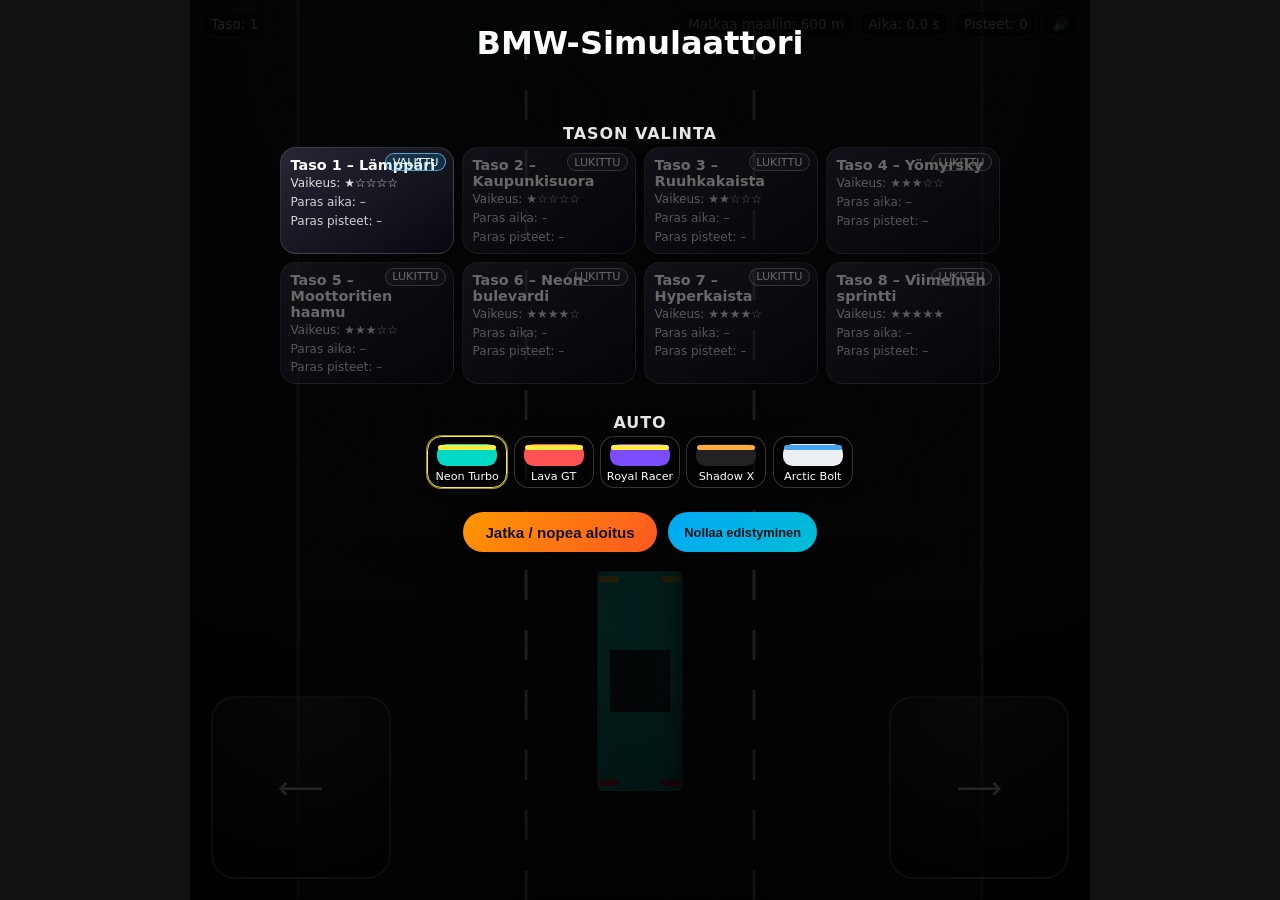
==== commit 680bf35b: "Update gayming.html" ====
--- a/gayming.html
+++ b/gayming.html
@@ -355,20 +355,20 @@
     </div>
 
     <div id="menu" class="overlay">
-      <h1>Mini Racing</h1>
-      <p>3-kaistaa, pehmeät liikkeet, kolikot & tasot. Mobiilissa kosketus, koneella nuolinäppäimet / A–D.</p>
-      <p class="hint">Esc: takaisin valikkoon. Tallennus selaimen muistiin.</p>
+      <h1>BMW-Simulaattori</h1>
+      <p></p>
+      <p class="hint"></p>
 
       <div class="level-select">
         <div class="section-title">Tason valinta</div>
         <div id="level-list" class="level-list"></div>
-        <p class="hint">Lukitut kartat avautuvat, kun ajat edellisen maaliin.</p>
+        <p class="hint"></p>
       </div>
 
       <div class="car-customization">
         <div class="section-title">Auto</div>
         <div id="car-skin-list" class="car-skin-list"></div>
-        <p class="hint">Auton väri säilyy seuraavalla kerralla.</p>
+        <p class="hint"></p>
       </div>
 
       <div class="menu-actions">
